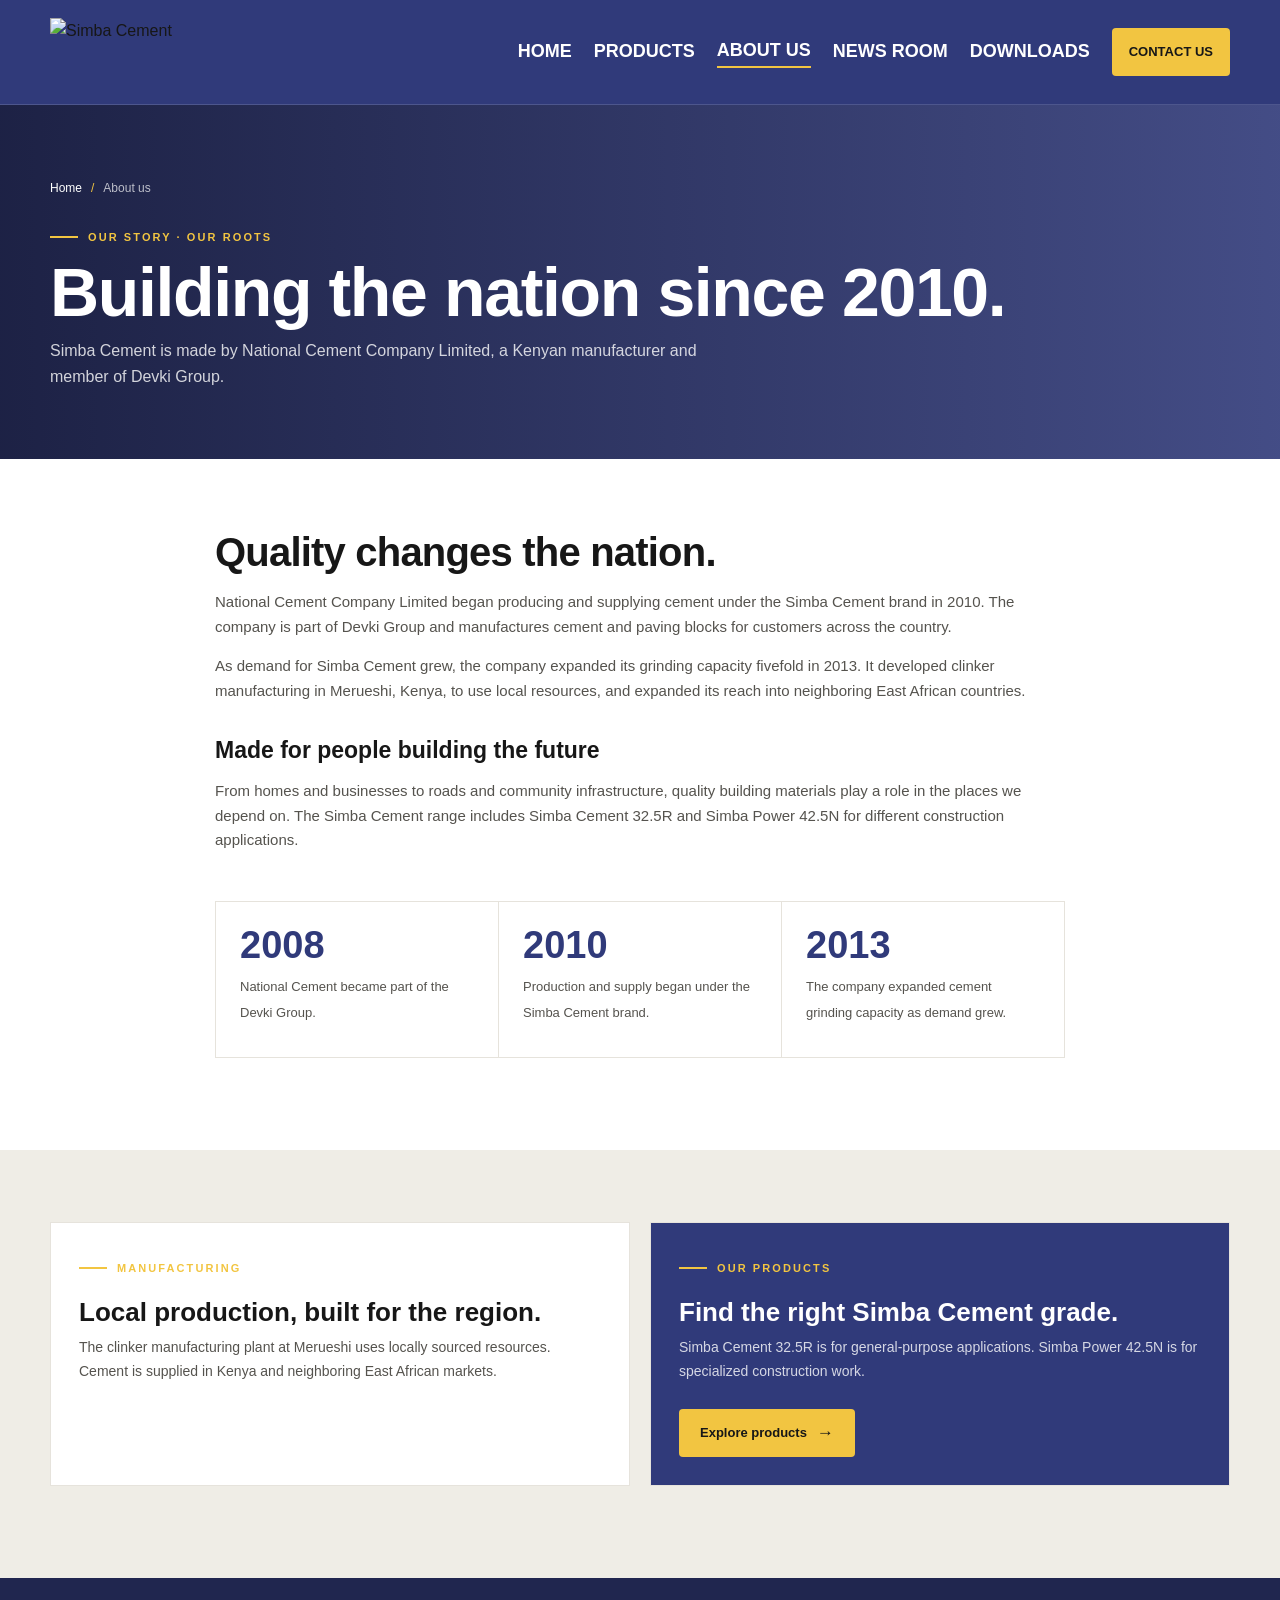
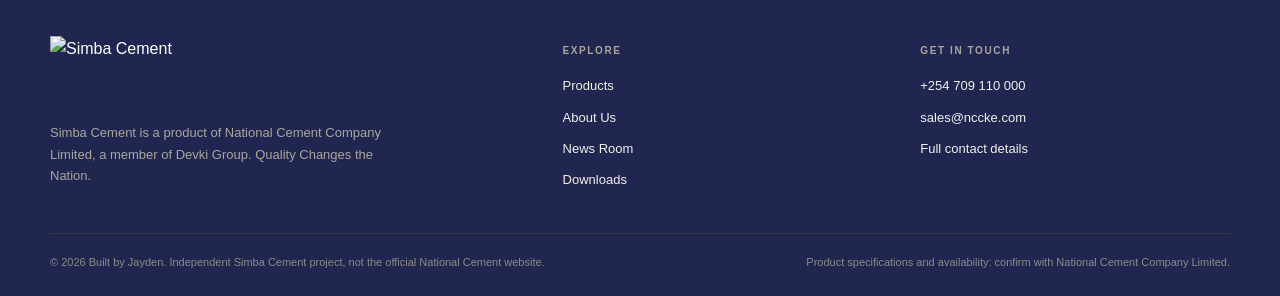
==== about.html @ 6e96de6a "Add files via upload" ====
<!doctype html>
<html lang="en">
  <head>
    <meta charset="UTF-8" />
    <meta name="viewport" content="width=device-width, initial-scale=1" />
    <meta name="theme-color" content="#303a7a" />
    <title>About National Cement | Simba Cement</title>
    <meta name="description" content="Learn about National Cement Company Limited, the Kenyan manufacturer of Simba Cement and a member of Devki Group." />
    <link rel="icon" href="assets/simba-mark.png" />
    <link rel="stylesheet" href="styles.css" />
    <script src="site.js" defer></script>
  </head>
  <body>
    <div id="siteHeader"></div>
    <main id="main">
      <section class="page-banner">
        <div class="container">
          <nav class="breadcrumbs" aria-label="Breadcrumb"><a href="index.html">Home</a><span aria-hidden="true">/</span><span>About us</span></nav>
          <span class="eyebrow">Our story · Our roots</span>
          <h1>Building the nation since 2010.</h1>
          <p>Simba Cement is made by National Cement Company Limited, a Kenyan manufacturer and member of Devki Group.</p>
        </div>
      </section>

      <section class="page-content page-content--white">
        <div class="container content-narrow prose">
          <h2>Quality changes the nation.</h2>
          <p>National Cement Company Limited began producing and supplying cement under the Simba Cement brand in 2010. The company is part of Devki Group and manufactures cement and paving blocks for customers across the country.</p>
          <p>As demand for Simba Cement grew, the company expanded its grinding capacity fivefold in 2013. It developed clinker manufacturing in Merueshi, Kenya, to use local resources, and expanded its reach into neighboring East African countries.</p>
          <h3>Made for people building the future</h3>
          <p>From homes and businesses to roads and community infrastructure, quality building materials play a role in the places we depend on. The Simba Cement range includes Simba Cement 32.5R and Simba Power 42.5N for different construction applications.</p>

          <div class="story-timeline" aria-label="National Cement milestones">
            <div class="story-milestone"><strong>2008</strong><span>National Cement became part of the Devki Group.</span></div>
            <div class="story-milestone"><strong>2010</strong><span>Production and supply began under the Simba Cement brand.</span></div>
            <div class="story-milestone"><strong>2013</strong><span>The company expanded cement grinding capacity as demand grew.</span></div>
          </div>
        </div>
      </section>

      <section class="page-content page-content--muted">
        <div class="container page-grid">
          <article class="resource-card">
            <span class="eyebrow">Manufacturing</span>
            <h2>Local production, built for the region.</h2>
            <p>The clinker manufacturing plant at Merueshi uses locally sourced resources. Cement is supplied in Kenya and neighboring East African markets.</p>
          </article>
          <article class="resource-card resource-card--blue">
            <span class="eyebrow">Our products</span>
            <h2>Find the right Simba Cement grade.</h2>
            <p>Simba Cement 32.5R is for general-purpose applications. Simba Power 42.5N is for specialized construction work.</p>
            <a class="button button-gold" href="products.html">Explore products <span class="button-arrow" aria-hidden="true">→</span></a>
          </article>
        </div>
      </section>
    </main>
    <div id="siteFooter"></div>
  </body>
</html>
---- styles.css ----
:root {
        color-scheme: light;
        --ink: #171717;
        --ink-soft: #55534e;
        --muted: #77746d;
        --paper: #f7f6f2;
        --white: #fff;
        --line: #e6e3dc;
        --gold: #f2c541;
        --gold-deep: #d8a619;
        --night: #20264f;
        --simba-blue: #303a7a;
        --font: "Segoe UI", Arial, sans-serif;
        --display: "Arial Narrow", Impact, sans-serif;
        --wrap: 1180px;
      }

      *,
      *::before,
      *::after {
        box-sizing: border-box;
      }

      html {
        scroll-behavior: smooth;
        scroll-padding-top: 88px;
      }

      body {
        margin: 0;
        color: var(--ink);
        background: var(--paper);
        font-family: var(--font);
        font-size: 16px;
        line-height: 1.65;
        -webkit-font-smoothing: antialiased;
      }

      body,
      button,
      a {
        font-family: var(--font);
      }

      img,
      svg {
        display: block;
        max-width: 100%;
      }

      a {
        color: inherit;
        text-decoration: none;
      }

      button {
        color: inherit;
      }

      button:focus-visible,
      a:focus-visible,
      summary:focus-visible {
        outline: 3px solid var(--gold-deep);
        outline-offset: 4px;
      }

      .skip-link {
        position: absolute;
        z-index: 20;
        top: 12px;
        left: 12px;
        padding: 10px 14px;
        transform: translateY(-160%);
        background: var(--white);
        color: var(--ink);
      }

      .skip-link:focus {
        transform: translateY(0);
      }

      .container {
        width: min(var(--wrap), calc(100% - 48px));
        margin-inline: auto;
      }

      .site-header {
        position: sticky;
        z-index: 10;
        top: 0;
        background: var(--simba-blue);
        border-bottom: 1px solid rgba(255, 255, 255, 0.14);
        backdrop-filter: blur(14px);
      }

      .nav-wrap {
        min-height: 104px;
        display: flex;
        align-items: center;
        justify-content: space-between;
        gap: 36px;
      }

      .brand {
        display: inline-flex;
        align-items: center;
        gap: 11px;
        flex: 0 0 auto;
      }

      .brand-logo {
        width: 220px;
        height: auto;
      }

      .primary-nav {
        display: flex;
        align-items: center;
        justify-content: flex-end;
        gap: clamp(12px, 1.8vw, 22px);
        font-family: var(--display);
        font-size: 18px;
        font-weight: 700;
        text-transform: uppercase;
      }

      .primary-nav a:not(.button) {
        transition: color 160ms ease;
      }

      .primary-nav a:not(.button):hover {
        color: var(--gold);
      }

      .primary-nav a:not(.button) {
        color: var(--white);
      }

      .primary-nav a {
        flex-shrink: 0;
        white-space: nowrap;
      }

      .primary-nav a[aria-current="page"]:not(.button) {
        border-bottom: 2px solid var(--gold);
      }

      .primary-nav .button {
        padding-inline: 16px;
      }

      .menu-toggle {
        display: none;
        width: 44px;
        height: 44px;
        padding: 0;
        border: 1px solid rgba(255, 255, 255, 0.4);
        border-radius: 8px;
        background: transparent;
        cursor: pointer;
      }

      .menu-toggle span,
      .menu-toggle::before,
      .menu-toggle::after {
        width: 18px;
        height: 2px;
        display: block;
        margin: 4px auto;
        background: var(--white);
        content: "";
        transition: transform 160ms ease, opacity 160ms ease;
      }

      .menu-toggle[aria-expanded="true"] span {
        opacity: 0;
      }

      .menu-toggle[aria-expanded="true"]::before {
        transform: translateY(6px) rotate(45deg);
      }

      .menu-toggle[aria-expanded="true"]::after {
        transform: translateY(-6px) rotate(-45deg);
      }

      .button {
        min-height: 48px;
        display: inline-flex;
        align-items: center;
        justify-content: center;
        gap: 10px;
        padding: 0 20px;
        border: 1px solid transparent;
        border-radius: 4px;
        font-size: 13px;
        font-weight: 700;
        transition: transform 180ms ease, background 180ms ease, border-color 180ms ease;
      }

      .button:hover {
        transform: translateY(-2px);
      }

      .button-dark {
        background: var(--ink);
        color: var(--white);
      }

      .button-dark:hover {
        background: #333;
      }

      .button-gold {
        background: var(--gold);
        color: var(--ink);
      }

      .button-gold:hover {
        background: #ffc933;
      }

      .button-outline {
        border-color: rgba(255, 255, 255, 0.42);
        color: var(--white);
      }

      .button-outline:hover {
        border-color: var(--gold);
        background: rgba(255, 255, 255, 0.08);
      }

      .button-arrow {
        font-size: 17px;
        line-height: 1;
      }

      .hero {
        position: relative;
        min-height: 620px;
        display: flex;
        align-items: center;
        overflow: hidden;
        background: #242321;
        color: var(--white);
      }

      .hero-image {
        position: absolute;
        inset: 0;
        width: 100%;
        height: 100%;
        object-fit: cover;
        object-position: center 54%;
      }

      .hero::after {
        position: absolute;
        inset: 0;
        background:
          linear-gradient(90deg, rgba(14, 14, 13, 0.9) 0%, rgba(14, 14, 13, 0.72) 43%, rgba(14, 14, 13, 0.16) 100%),
          linear-gradient(0deg, rgba(14, 14, 13, 0.35), transparent 55%);
        content: "";
      }

      .hero-content {
        position: relative;
        z-index: 1;
        padding-block: 100px 112px;
      }

      .eyebrow {
        display: inline-flex;
        align-items: center;
        gap: 10px;
        margin-bottom: 22px;
        color: var(--gold);
        font-size: 11px;
        font-weight: 700;
        letter-spacing: 0.19em;
        text-transform: uppercase;
      }

      .eyebrow::before {
        width: 28px;
        height: 2px;
        background: currentColor;
        content: "";
      }

      h1,
      h2,
      h3,
      p {
        margin-top: 0;
      }

      h1,
      h2,
      h3 {
        font-family: var(--display);
      }

      .hero h1 {
        max-width: 730px;
        margin-bottom: 19px;
        font-size: clamp(50px, 7.2vw, 88px);
        line-height: 0.99;
        letter-spacing: -0.075em;
        font-weight: 800;
      }

      .hero h1 em {
        color: var(--gold);
        font-style: normal;
      }

      .hero-copy {
        max-width: 500px;
        margin-bottom: 31px;
        color: rgba(255, 255, 255, 0.8);
        font-size: clamp(16px, 1.7vw, 18px);
        line-height: 1.7;
      }

      .hero-actions {
        display: flex;
        flex-wrap: wrap;
        gap: 12px;
      }

      .hero-caption {
        position: absolute;
        z-index: 1;
        right: max(24px, calc((100% - var(--wrap)) / 2));
        bottom: 32px;
        color: rgba(255, 255, 255, 0.72);
        font-size: 11px;
        letter-spacing: 0.1em;
        text-transform: uppercase;
      }

      .intro-strip {
        position: relative;
        z-index: 2;
        margin-top: -1px;
        background: var(--simba-blue);
        color: var(--white);
      }

      .intro-inner {
        min-height: 105px;
        display: grid;
        grid-template-columns: 1.2fr 1fr 1fr;
        align-items: center;
        gap: 35px;
      }

      .intro-heading {
        margin: 0;
        font-family: var(--display);
        font-size: 19px;
        line-height: 1.35;
        font-weight: 800;
        letter-spacing: -0.04em;
      }

      .intro-point {
        display: flex;
        align-items: center;
        gap: 12px;
        color: rgba(255, 255, 255, 0.8);
        font-size: 13px;
        font-weight: 600;
      }

      .intro-point strong {
        display: block;
        color: var(--white);
        font-family: var(--display);
        font-size: 14px;
      }

      .check {
        width: 30px;
        height: 30px;
        display: grid;
        place-items: center;
        flex: 0 0 auto;
        border: 1px solid rgba(255, 255, 255, 0.5);
        border-radius: 50%;
        font-size: 14px;
        font-weight: 800;
      }

      .section {
        padding-block: 100px;
      }

      .section-heading {
        max-width: 680px;
        margin-bottom: 45px;
      }

      .section-heading .eyebrow {
        margin-bottom: 14px;
      }

      .section-heading h2 {
        margin-bottom: 13px;
        font-size: clamp(36px, 5vw, 54px);
        line-height: 1.08;
        letter-spacing: -0.025em;
      }

      .section-heading p {
        max-width: 570px;
        margin-bottom: 0;
        color: var(--ink-soft);
        font-size: 16px;
      }

      .products-section {
        background: var(--paper);
      }

      .product-grid {
        display: grid;
        grid-template-columns: repeat(auto-fit, minmax(min(290px, 100%), 1fr));
        gap: 18px;
      }

      .product-card {
        position: relative;
        min-height: 340px;
        display: flex;
        flex-direction: column;
        align-items: flex-start;
        padding: 28px;
        overflow: hidden;
        border: 1px solid var(--line);
        background: var(--white);
        transition: transform 200ms ease, box-shadow 200ms ease, border-color 200ms ease;
      }

      .product-card:hover {
        transform: translateY(-5px);
        border-color: #d4c07c;
        box-shadow: 0 18px 46px rgba(32, 29, 21, 0.09);
      }

      .product-number {
        color: var(--muted);
        font-size: 11px;
        font-weight: 700;
        letter-spacing: 0.15em;
      }

      .product-image {
        width: 140px;
        height: 188px;
        display: block;
        align-self: center;
        margin-block: 16px;
        object-fit: contain;
      }

      .product-card h3 {
        margin-bottom: 7px;
        font-size: 25px;
        letter-spacing: -0.05em;
      }

      .product-card p {
        max-width: 300px;
        margin-bottom: 19px;
        color: var(--ink-soft);
        font-size: 13px;
      }

      .product-use {
        display: block;
        margin: 0 0 17px;
        color: var(--muted);
        font-size: 12px;
      }

      .product-advice {
        display: flex;
        flex-direction: column;
        justify-content: center;
        align-items: flex-start;
        background: var(--simba-blue);
        color: var(--white);
      }

      .product-advice .product-number,
      .product-advice p {
        color: rgba(255, 255, 255, 0.78);
      }

      .product-advice h3 {
        margin-top: 25px;
        color: var(--white);
      }

      .product-advice .button {
        margin-top: 12px;
      }

      .text-link {
        display: inline-flex;
        align-items: center;
        gap: 8px;
        margin-top: auto;
        color: var(--ink);
        font-size: 12px;
        font-weight: 700;
      }

      .text-link span {
        color: var(--gold-deep);
        font-size: 17px;
        transition: transform 160ms ease;
      }

      .text-link:hover span {
        transform: translateX(4px);
      }

      .product-note {
        margin: 22px 0 0;
        color: var(--muted);
        font-size: 12px;
      }

      .feature-section {
        padding-block: 0;
        background: var(--night);
        color: var(--white);
      }

      .feature-layout {
        min-height: 590px;
        display: grid;
        grid-template-columns: 1fr 1fr;
        align-items: stretch;
      }

      .feature-image-wrap {
        position: relative;
        min-height: 460px;
        overflow: hidden;
      }

      .feature-image-wrap img {
        position: absolute;
        inset: 0;
        width: 100%;
        height: 100%;
        object-fit: cover;
      }

      .feature-image-wrap::after {
        position: absolute;
        inset: 0;
        background: linear-gradient(0deg, rgba(0, 0, 0, 0.45), transparent 58%);
        content: "";
      }

      .image-label {
        position: absolute;
        z-index: 1;
        bottom: 28px;
        left: 30px;
        color: white;
        font-size: 11px;
        font-weight: 700;
        letter-spacing: 0.16em;
        text-transform: uppercase;
      }

      .feature-copy {
        display: flex;
        flex-direction: column;
        justify-content: center;
        padding: 74px clamp(35px, 7vw, 96px);
      }

      .feature-copy .eyebrow {
        color: var(--gold);
      }

      .feature-copy h2 {
        margin-bottom: 18px;
        font-size: clamp(38px, 5vw, 58px);
        line-height: 1.04;
        letter-spacing: -0.025em;
      }

      .feature-copy > p {
        max-width: 470px;
        margin-bottom: 25px;
        color: rgba(255, 255, 255, 0.7);
        font-size: 15px;
      }

      .feature-list {
        display: grid;
        gap: 13px;
        margin: 0 0 30px;
        padding: 0;
        list-style: none;
      }

      .feature-list li {
        display: flex;
        align-items: flex-start;
        gap: 12px;
        color: rgba(255, 255, 255, 0.88);
        font-size: 13px;
      }

      .feature-list li::before {
        width: 20px;
        height: 20px;
        display: grid;
        place-items: center;
        flex: 0 0 auto;
        border-radius: 50%;
        background: var(--gold);
        color: var(--ink);
        content: "✓";
        font-size: 11px;
        font-weight: 800;
      }

      .feature-copy .button {
        align-self: flex-start;
      }

      .about-section {
        background: #efede6;
      }

      .about-layout {
        display: grid;
        grid-template-columns: 0.9fr 1.1fr;
        gap: clamp(48px, 9vw, 130px);
        align-items: center;
      }

      .about-statement {
        max-width: 420px;
        margin: 0;
        font-family: var(--display);
        font-size: clamp(32px, 4.5vw, 51px);
        line-height: 1.12;
        font-weight: 700;
        letter-spacing: -0.07em;
      }

      .about-statement span {
        color: #a17a17;
      }

      .about-copy p {
        color: var(--ink-soft);
        font-size: 15px;
      }

      .about-copy p:last-of-type {
        margin-bottom: 24px;
      }

      .about-facts {
        display: grid;
        grid-template-columns: repeat(2, 1fr);
        border-top: 1px solid #d5d1c7;
      }

      .about-fact {
        padding: 18px 14px 0 0;
        color: var(--muted);
        font-size: 11px;
        font-weight: 600;
        letter-spacing: 0.08em;
        text-transform: uppercase;
      }

      .about-fact:nth-child(2) {
        padding-left: 20px;
        border-left: 1px solid #d5d1c7;
      }

      .about-fact strong {
        display: block;
        margin-bottom: 3px;
        color: var(--ink);
        font-family: var(--display);
        font-size: 17px;
        letter-spacing: -0.04em;
        text-transform: none;
      }

      .assurance-section {
        background: var(--white);
      }

      .assurance-section .section-heading {
        margin-inline: auto;
        text-align: center;
      }

      .assurance-section .section-heading .eyebrow {
        justify-content: center;
      }

      .assurance-section .section-heading p {
        margin-inline: auto;
      }

      .assurance-grid {
        display: grid;
        grid-template-columns: repeat(3, minmax(0, 1fr));
        gap: 1px;
        border: 1px solid var(--line);
        background: var(--line);
      }

      .assurance-item {
        min-height: 190px;
        padding: 27px 28px;
        background: var(--white);
      }

      .assurance-icon {
        width: 38px;
        height: 38px;
        display: grid;
        place-items: center;
        margin-bottom: 19px;
        border-radius: 50%;
        background: #fff3cb;
        color: #785700;
        font-size: 16px;
        font-weight: 700;
      }

      .assurance-item h3 {
        margin-bottom: 8px;
        font-size: 17px;
        letter-spacing: -0.04em;
      }

      .assurance-item p {
        margin: 0;
        color: var(--ink-soft);
        font-size: 13px;
      }

      .cta-section {
        padding-block: 78px;
        background: var(--simba-blue);
      }

      .cta-inner {
        display: flex;
        align-items: center;
        justify-content: space-between;
        gap: 36px;
      }

      .cta-inner .eyebrow {
        margin-bottom: 12px;
        color: var(--gold);
      }

      .cta-inner h2 {
        max-width: 650px;
        margin-bottom: 8px;
        color: var(--white);
        font-size: clamp(34px, 5vw, 54px);
        line-height: 1.05;
        letter-spacing: -0.025em;
      }

      .cta-inner p {
        margin: 0;
        color: rgba(255, 255, 255, 0.8);
        font-size: 14px;
      }

      .cta-actions {
        display: flex;
        flex: 0 0 auto;
        flex-direction: column;
        gap: 10px;
      }

      .cta-actions .button {
        min-width: 190px;
      }

      .cta-actions .button-outline {
        border-color: rgba(255, 255, 255, 0.55);
        color: var(--white);
      }

      .cta-actions .button-outline:hover {
        background: rgba(255, 255, 255, 0.1);
      }

      .footer {
        padding-block: 58px 25px;
        background: var(--night);
        color: var(--white);
      }

      .footer-grid {
        display: grid;
        grid-template-columns: 1.5fr 1fr 1fr;
        gap: 48px;
        padding-bottom: 42px;
      }

      .footer .brand {
        margin-bottom: 18px;
      }

      .footer-about {
        max-width: 350px;
        margin: 0;
        color: #aaa69b;
        font-size: 13px;
      }

      .footer h2 {
        margin: 7px 0 16px;
        color: #aaa69b;
        font-family: var(--font);
        font-size: 10px;
        letter-spacing: 0.16em;
        text-transform: uppercase;
      }

      .footer-links {
        display: grid;
        gap: 10px;
        font-size: 13px;
      }

      .footer-links a {
        width: fit-content;
        color: #f2f0e9;
      }

      .footer-links a:hover {
        color: var(--gold);
      }

      .footer-bottom {
        display: flex;
        justify-content: space-between;
        gap: 18px;
        padding-top: 19px;
        border-top: 1px solid #393835;
        color: #8e8b84;
        font-size: 11px;
      }

      .footer-bottom p {
        margin: 0;
      }

      .sr-only {
        position: absolute;
        width: 1px;
        height: 1px;
        padding: 0;
        margin: -1px;
        overflow: hidden;
        clip: rect(0, 0, 0, 0);
        white-space: nowrap;
        border: 0;
      }

      .page-banner {
        padding-block: 74px 68px;
        background:
          linear-gradient(90deg, rgba(20, 25, 62, 0.96), rgba(48, 58, 122, 0.9)),
          url("assets/hero.jpg") center 48% / cover;
        color: var(--white);
      }

      .page-banner .eyebrow {
        margin-bottom: 12px;
      }

      .page-banner h1 {
        margin-bottom: 12px;
        font-size: clamp(42px, 6vw, 68px);
        line-height: 1;
        letter-spacing: -0.02em;
      }

      .page-banner p {
        max-width: 700px;
        margin: 0;
        color: rgba(255, 255, 255, 0.8);
        font-size: 16px;
      }

      .breadcrumbs {
        display: flex;
        flex-wrap: wrap;
        gap: 9px;
        margin-bottom: 21px;
        color: rgba(255, 255, 255, 0.7);
        font-size: 12px;
      }

      .breadcrumbs a {
        color: var(--white);
      }

      .breadcrumbs span[aria-hidden="true"] {
        color: var(--gold);
      }

      .page-content {
        min-height: 44vh;
        padding-block: 72px 92px;
      }

      .page-content--white {
        background: var(--white);
      }

      .page-content--muted {
        background: #efede6;
      }

      .content-narrow {
        max-width: 850px;
        margin-inline: auto;
      }

      .content-narrow > :last-child {
        margin-bottom: 0;
      }

      .prose h2,
      .content-heading {
        margin: 0 0 16px;
        font-size: clamp(28px, 4vw, 40px);
        line-height: 1.08;
        letter-spacing: -0.02em;
      }

      .prose h3 {
        margin: 28px 0 9px;
        font-size: 23px;
      }

      .prose p,
      .prose li {
        color: var(--ink-soft);
        font-size: 15px;
      }

      .prose ul,
      .prose ol {
        display: grid;
        gap: 9px;
        padding-left: 22px;
      }

      .prose li::marker {
        color: var(--gold-deep);
      }

      .page-grid {
        display: grid;
        grid-template-columns: repeat(2, minmax(0, 1fr));
        gap: 20px;
      }

      .resource-card {
        padding: 28px;
        border: 1px solid var(--line);
        background: var(--white);
      }

      .resource-card--blue {
        background: var(--simba-blue);
        color: var(--white);
      }

      .resource-card .product-image {
        height: 215px;
        margin: 5px auto 18px;
      }

      .resource-card h2,
      .resource-card h3 {
        margin: 0 0 10px;
        font-size: 26px;
        line-height: 1.05;
      }

      .resource-card p {
        color: var(--ink-soft);
        font-size: 14px;
      }

      .resource-card--blue p {
        color: rgba(255, 255, 255, 0.8);
      }

      .resource-card .text-link,
      .resource-card .button {
        margin-top: 12px;
      }

      .tag {
        display: inline-flex;
        padding: 5px 9px;
        background: #fff3cb;
        color: #594312;
        font-size: 10px;
        font-weight: 700;
        letter-spacing: 0.1em;
        text-transform: uppercase;
      }

      .detail-layout {
        display: grid;
        grid-template-columns: minmax(250px, 0.75fr) minmax(0, 1.25fr);
        gap: clamp(35px, 7vw, 85px);
        align-items: start;
      }

      .detail-visual {
        position: sticky;
        top: 125px;
        display: grid;
        min-height: 420px;
        place-items: center;
        padding: 35px;
        border: 1px solid var(--line);
        background: var(--white);
      }

      .detail-visual img {
        width: min(250px, 90%);
        max-height: 365px;
        object-fit: contain;
      }

      .detail-copy h2 {
        margin: 0 0 14px;
        font-size: clamp(30px, 4vw, 42px);
        line-height: 1.06;
      }

      .detail-copy > p {
        color: var(--ink-soft);
      }

      .spec-list {
        display: grid;
        gap: 12px;
        margin: 26px 0;
        padding: 0;
        list-style: none;
      }

      .spec-list li {
        position: relative;
        padding: 13px 15px 13px 42px;
        background: var(--white);
        color: var(--ink-soft);
        font-size: 14px;
      }

      .spec-list li::before {
        position: absolute;
        top: 14px;
        left: 15px;
        color: #947010;
        content: "✓";
        font-weight: 800;
      }

      .notice {
        padding: 18px 20px;
        border-left: 4px solid var(--gold);
        background: #fff8df;
        color: #52451f;
        font-size: 13px;
      }

      .story-timeline {
        display: grid;
        grid-template-columns: repeat(3, minmax(0, 1fr));
        gap: 1px;
        margin-top: 48px;
        border: 1px solid var(--line);
        background: var(--line);
      }

      .story-milestone {
        min-height: 155px;
        padding: 24px;
        background: var(--white);
      }

      .story-milestone strong {
        display: block;
        margin-bottom: 9px;
        color: var(--simba-blue);
        font-family: var(--display);
        font-size: 38px;
        line-height: 1;
      }

      .story-milestone span {
        color: var(--ink-soft);
        font-size: 13px;
      }

      .contact-grid {
        display: grid;
        grid-template-columns: repeat(2, minmax(0, 1fr));
        gap: 18px;
      }

      .contact-card {
        padding: 25px;
        border: 1px solid var(--line);
        background: var(--white);
      }

      .contact-card h2,
      .contact-card h3 {
        margin: 0 0 10px;
        font-size: 23px;
      }

      .contact-card p {
        margin-bottom: 12px;
        color: var(--ink-soft);
        font-size: 14px;
      }

      .contact-card .button {
        margin-top: 8px;
      }

      .contact-list {
        display: grid;
        gap: 10px;
        margin: 0;
        padding: 0;
        list-style: none;
      }

      .contact-list a {
        color: #2e397a;
        font-weight: 700;
      }

      .contact-form {
        display: grid;
        gap: 15px;
      }

      .contact-form label {
        display: grid;
        gap: 6px;
        font-size: 13px;
        font-weight: 700;
      }

      .contact-form input,
      .contact-form select,
      .contact-form textarea {
        width: 100%;
        min-height: 46px;
        padding: 10px 12px;
        border: 1px solid #d6d3cb;
        border-radius: 3px;
        background: #fff;
        color: var(--ink);
        font: inherit;
        font-size: 14px;
      }

      .contact-form textarea {
        min-height: 135px;
        resize: vertical;
      }

      .contact-form .button {
        justify-self: start;
        cursor: pointer;
      }

      .form-note {
        margin: 0;
        color: var(--muted);
        font-size: 12px;
      }

      .site-modal {
        width: min(720px, calc(100% - 32px));
        max-width: none;
        max-height: min(88vh, 820px);
        padding: 0;
        overflow: auto;
        border: 0;
        background: transparent;
        color: var(--ink);
      }

      .site-modal::backdrop {
        background: rgba(15, 17, 34, 0.72);
        backdrop-filter: blur(3px);
      }

      .modal-panel {
        position: relative;
        padding: clamp(24px, 5vw, 42px);
        background: var(--white);
        box-shadow: 0 24px 80px rgba(0, 0, 0, 0.25);
      }

      .modal-panel h2 {
        margin: 0 48px 12px 0;
        font-size: clamp(28px, 5vw, 40px);
        line-height: 1.08;
      }

      .modal-intro,
      .modal-panel > div > p {
        color: var(--ink-soft);
        font-size: 14px;
      }

      .modal-close {
        position: absolute;
        z-index: 1;
        top: 16px;
        right: 16px;
        width: 42px;
        height: 42px;
        border: 1px solid var(--line);
        border-radius: 50%;
        background: var(--white);
        font-size: 28px;
        line-height: 1;
        cursor: pointer;
      }

      .modal-contact-form {
        margin-top: 22px;
      }

      .modal-contact-form .form-note {
        max-width: 440px;
      }

      .modal-product {
        display: grid;
        grid-template-columns: minmax(140px, 0.7fr) minmax(0, 1.3fr);
        align-items: center;
        gap: clamp(20px, 5vw, 40px);
      }

      .modal-product-image {
        width: min(220px, 100%);
        max-height: 340px;
        margin-inline: auto;
        object-fit: contain;
      }

      .modal-product .hero-actions {
        margin-top: 22px;
      }

      .news-list {
        display: grid;
        gap: 16px;
      }

      .news-item {
        display: grid;
        grid-template-columns: 76px 1fr auto;
        align-items: center;
        gap: 22px;
        padding: 24px;
        border: 1px solid var(--line);
        background: var(--white);
      }

      .news-date {
        display: grid;
        width: 64px;
        height: 64px;
        place-content: center;
        background: var(--simba-blue);
        color: var(--white);
        text-align: center;
        font-size: 10px;
        font-weight: 700;
        letter-spacing: 0.1em;
        text-transform: uppercase;
      }

      .news-date strong {
        font-family: var(--display);
        font-size: 25px;
        line-height: 1;
      }

      .news-item h2 {
        margin: 0 0 6px;
        font-size: 23px;
        line-height: 1.1;
      }

      .news-item p {
        margin: 0;
        color: var(--ink-soft);
        font-size: 13px;
      }

      .download-list {
        display: grid;
        gap: 12px;
      }

      .download-row {
        display: flex;
        align-items: center;
        justify-content: space-between;
        gap: 20px;
        padding: 19px 22px;
        border: 1px solid var(--line);
        background: var(--white);
      }

      .download-row h2,
      .download-row h3 {
        margin: 0 0 3px;
        font-size: 20px;
      }

      .download-row p {
        margin: 0;
        color: var(--muted);
        font-size: 12px;
      }

      .project-tool {
        display: grid;
        grid-template-columns: 1fr 1fr;
        gap: 25px;
        align-items: start;
        margin-top: 45px;
        padding: 28px;
        background: var(--simba-blue);
        color: var(--white);
      }

      .project-tool h2 {
        margin-bottom: 7px;
        font-size: 28px;
      }

      .project-tool p {
        margin-bottom: 0;
        color: rgba(255, 255, 255, 0.78);
        font-size: 13px;
      }

      .project-tool label {
        display: grid;
        gap: 8px;
        font-size: 13px;
        font-weight: 700;
      }

      .project-tool select {
        min-height: 46px;
        padding: 10px;
        border: 1px solid #c9cbe0;
        background: var(--white);
        font: inherit;
      }

      .project-result {
        grid-column: 1 / -1;
        min-height: 56px;
        padding: 14px 16px;
        border-left: 4px solid var(--gold);
        background: rgba(255, 255, 255, 0.11);
        color: var(--white);
        font-size: 14px;
      }

      .print-only {
        display: none;
      }

      @media (max-width: 1200px) {
        .nav-wrap {
          min-height: 82px;
          gap: 15px;
        }

        .brand-logo {
          width: 190px;
        }

        .menu-toggle {
          display: block;
          margin-left: auto;
        }

        .primary-nav {
          position: absolute;
          top: 100%;
          right: 0;
          left: 0;
          display: none;
          align-items: stretch;
          padding: 10px 24px 24px;
          border-bottom: 1px solid rgba(255, 255, 255, 0.18);
          background: var(--simba-blue);
        }

        .primary-nav.is-open {
          display: flex;
          flex-direction: column;
          gap: 0;
        }

        .primary-nav a:not(.button) {
          padding-block: 12px;
          border-bottom: 1px solid rgba(255, 255, 255, 0.16);
        }

        .primary-nav .button {
          margin-top: 14px;
        }
      }

      @media (max-width: 820px) {
        .nav-wrap {
          min-height: 72px;
          gap: 15px;
        }

        .menu-toggle {
          display: block;
          margin-left: auto;
        }

        .primary-nav {
          position: absolute;
          top: 100%;
          right: 0;
          left: 0;
          display: none;
          align-items: stretch;
          padding: 10px 24px 24px;
          border-bottom: 1px solid rgba(255, 255, 255, 0.18);
          background: var(--simba-blue);
        }

        .primary-nav.is-open {
          display: flex;
          flex-direction: column;
          gap: 0;
        }

        .primary-nav a:not(.button) {
          padding-block: 12px;
          border-bottom: 1px solid rgba(255, 255, 255, 0.16);
        }

        .primary-nav .button {
          margin-top: 14px;
        }

        .intro-inner {
          grid-template-columns: 1fr 1fr;
          padding-block: 20px;
          gap: 18px;
        }

        .intro-heading {
          grid-column: 1 / -1;
        }

        .feature-layout {
          grid-template-columns: 1fr;
        }

        .feature-image-wrap {
          min-height: 400px;
        }

        .feature-copy {
          padding: 65px 24px 72px;
        }

        .about-layout {
          grid-template-columns: 1fr;
          gap: 28px;
        }

        .about-statement {
          max-width: 650px;
        }

        .cta-inner {
          align-items: flex-start;
          flex-direction: column;
        }

        .cta-actions {
          flex-direction: row;
          flex-wrap: wrap;
        }

        .footer-grid {
          grid-template-columns: 1.2fr 1fr 1fr;
          gap: 25px;
        }

        .detail-layout {
          grid-template-columns: minmax(200px, 0.7fr) minmax(0, 1.3fr);
          gap: 30px;
        }

        .detail-visual {
          min-height: 340px;
          padding: 22px;
        }

        .detail-visual img {
          max-height: 300px;
        }
      }

      @media (max-width: 600px) {
        .container {
          width: min(var(--wrap), calc(100% - 36px));
        }

        .topline-inner {
          min-height: 38px;
          justify-content: center;
          text-align: center;
        }

        .topline-inner > a {
          display: none;
        }

        .brand-logo {
          width: 176px;
        }

        .hero {
          min-height: 590px;
        }

        .hero-image {
          object-position: 58% center;
        }

        .hero::after {
          background:
            linear-gradient(90deg, rgba(14, 14, 13, 0.83), rgba(14, 14, 13, 0.34)),
            linear-gradient(0deg, rgba(14, 14, 13, 0.55), transparent 80%);
        }

        .hero-content {
          padding-block: 80px 105px;
        }

        .hero h1 {
          font-size: clamp(48px, 14vw, 70px);
        }

        .hero-caption {
          right: 18px;
          bottom: 18px;
          left: 18px;
          font-size: 9px;
          text-align: right;
        }

        .intro-inner {
          grid-template-columns: 1fr;
          gap: 14px;
          padding-block: 22px;
        }

        .intro-heading {
          grid-column: auto;
          font-size: 18px;
        }

        .intro-point {
          font-size: 12px;
        }

        .section {
          padding-block: 72px;
        }

        .section-heading {
          margin-bottom: 30px;
        }

        .product-grid {
          grid-template-columns: 1fr;
          gap: 12px;
        }

        .product-card {
          min-height: 0;
          padding: 23px;
        }

        .product-image {
          width: 120px;
          height: 166px;
          margin-block: 16px;
        }

        .feature-image-wrap {
          min-height: 310px;
        }

        .feature-copy {
          padding: 52px 18px 58px;
        }

        .assurance-grid {
          grid-template-columns: 1fr;
        }

        .assurance-item {
          min-height: 0;
          padding: 23px;
        }

        .cta-section {
          padding-block: 62px;
        }

        .cta-actions {
          width: 100%;
          flex-direction: column;
        }

        .cta-actions .button {
          width: 100%;
        }

        .footer-grid {
          grid-template-columns: 1fr 1fr;
          gap: 32px 20px;
        }

        .footer-brand-block {
          grid-column: 1 / -1;
        }

        .footer-bottom {
          align-items: flex-start;
          flex-direction: column;
        }

        .page-banner {
          padding-block: 52px 48px;
        }

        .page-content {
          padding-block: 52px 68px;
        }

        .page-grid,
        .contact-grid,
        .story-timeline,
        .project-tool {
          grid-template-columns: 1fr;
        }

        .detail-layout {
          grid-template-columns: 1fr;
        }

        .detail-visual {
          position: static;
          min-height: 300px;
        }

        .detail-visual img {
          max-height: 260px;
        }

        .news-item {
          grid-template-columns: 56px 1fr;
          gap: 14px;
          padding: 18px;
        }

        .news-date {
          width: 52px;
          height: 56px;
        }

        .news-item .text-link {
          grid-column: 2;
        }

        .download-row {
          align-items: flex-start;
          flex-direction: column;
        }

        .project-result {
          grid-column: auto;
        }

        .modal-product {
          grid-template-columns: 1fr;
          gap: 18px;
        }

        .modal-product-image {
          max-height: 190px;
        }

        .modal-product .hero-actions {
          align-items: stretch;
          flex-direction: column;
        }
      }

      @media (prefers-reduced-motion: reduce) {
        *,
        *::before,
        *::after {
          scroll-behavior: auto !important;
          transition-duration: 0.01ms !important;
        }
      }

      @media print {
        .site-header,
        .footer,
        .skip-link,
        .no-print {
          display: none !important;
        }

        body {
          background: #fff;
        }

        .page-content {
          padding: 24px 0;
        }

        .print-only {
          display: block;
        }
      }
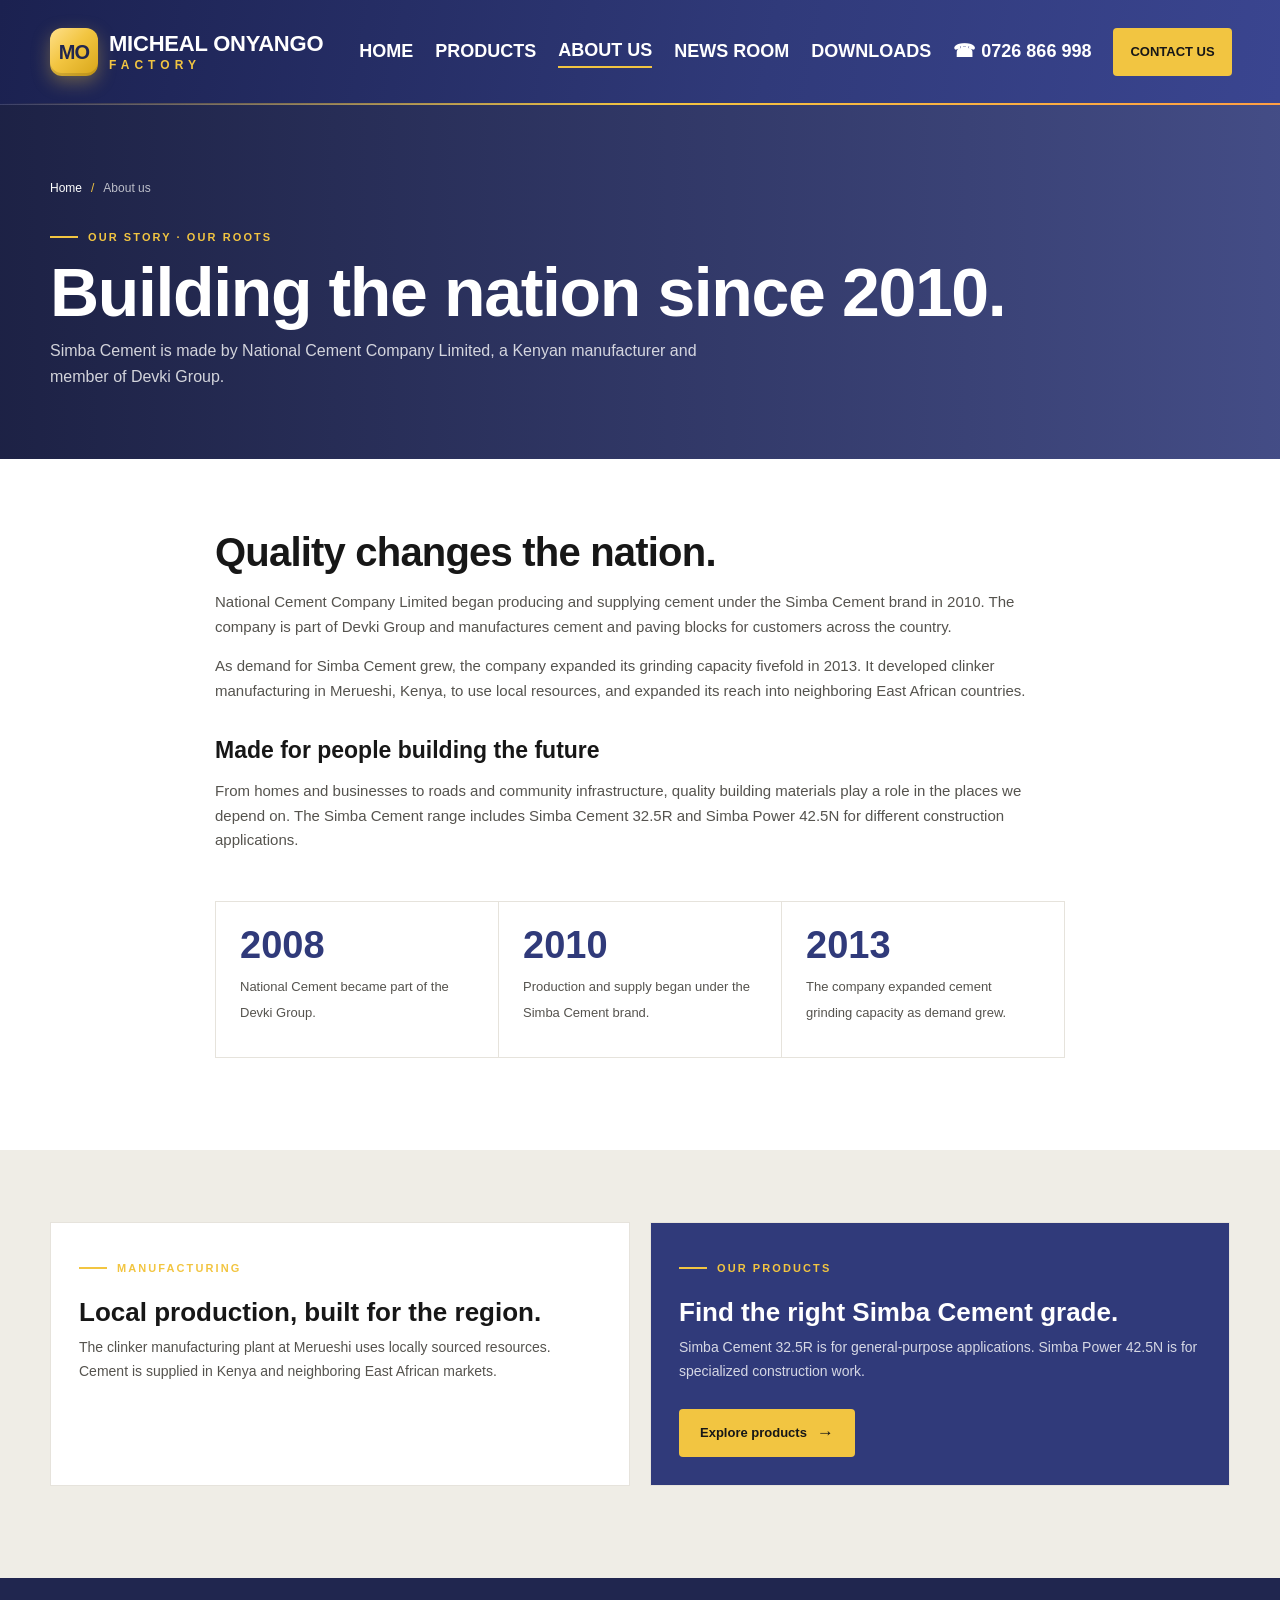
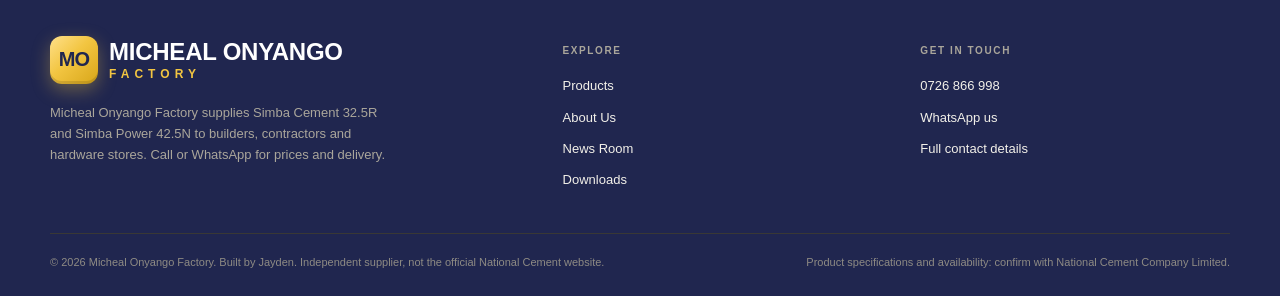
==== commit a2028f45: "Add files via upload" ====
--- a/about.html
+++ b/about.html
@@ -4,7 +4,7 @@
     <meta charset="UTF-8" />
     <meta name="viewport" content="width=device-width, initial-scale=1" />
     <meta name="theme-color" content="#303a7a" />
-    <title>About National Cement | Simba Cement</title>
+    <title>About National Cement | Micheal Onyango Factory</title>
     <meta name="description" content="Learn about National Cement Company Limited, the Kenyan manufacturer of Simba Cement and a member of Devki Group." />
     <link rel="icon" href="assets/simba-mark.png" />
     <link rel="stylesheet" href="styles.css" />
--- a/styles.css
+++ b/styles.css
@@ -1784,3 +1784,103 @@
           display: block;
         }
       }
+
+      /* Micheal Onyango Factory wordmark */
+      .brand-mark {
+        width: 48px;
+        height: 48px;
+        display: grid;
+        flex: 0 0 auto;
+        place-items: center;
+        border-radius: 12px;
+        background: linear-gradient(135deg, #ffe08a, var(--gold) 45%, var(--gold-deep));
+        box-shadow: 0 6px 18px rgba(242, 197, 65, 0.35), inset 0 -3px 0 rgba(0, 0, 0, 0.12);
+        color: var(--night);
+        font-family: var(--display);
+        font-size: 20px;
+        font-weight: 800;
+        letter-spacing: -0.04em;
+        transition: transform 300ms ease;
+      }
+
+      .brand:hover .brand-mark {
+        transform: rotate(-8deg) scale(1.06);
+      }
+
+      .brand-text {
+        display: grid;
+        line-height: 1;
+        color: var(--white);
+        font-family: var(--display);
+        text-transform: uppercase;
+      }
+
+      .brand-text strong {
+        font-size: 22px;
+        letter-spacing: -0.01em;
+      }
+
+      .brand-text small {
+        margin-top: 4px;
+        color: var(--gold);
+        font-size: 12px;
+        font-weight: 700;
+        letter-spacing: 0.42em;
+      }
+
+      .site-header {
+        background: linear-gradient(100deg, #1b2150, var(--simba-blue) 60%, #3a4590);
+      }
+
+      .site-header::after {
+        position: absolute;
+        right: 0;
+        bottom: -1px;
+        left: 0;
+        height: 2px;
+        background: linear-gradient(90deg, transparent, var(--gold), #ff9f43, var(--gold), transparent);
+        background-size: 200% 100%;
+        animation: headerLine 6s linear infinite;
+        content: "";
+      }
+
+      @keyframes headerLine {
+        to { background-position: -200% 0; }
+      }
+
+      .primary-nav .nav-phone {
+        display: inline-flex;
+        align-items: center;
+        gap: 6px;
+        color: var(--gold);
+      }
+
+      .primary-nav .nav-phone:hover {
+        color: #ffe08a;
+      }
+
+      .footer .brand-text strong {
+        font-size: 24px;
+      }
+
+      @media (max-width: 600px) {
+        .brand-mark {
+          width: 40px;
+          height: 40px;
+          font-size: 17px;
+        }
+
+        .brand-text strong {
+          font-size: 18px;
+        }
+
+        .brand-text small {
+          font-size: 10px;
+        }
+      }
+
+      @media (prefers-reduced-motion: reduce) {
+        .site-header::after {
+          animation: none;
+        }
+      }
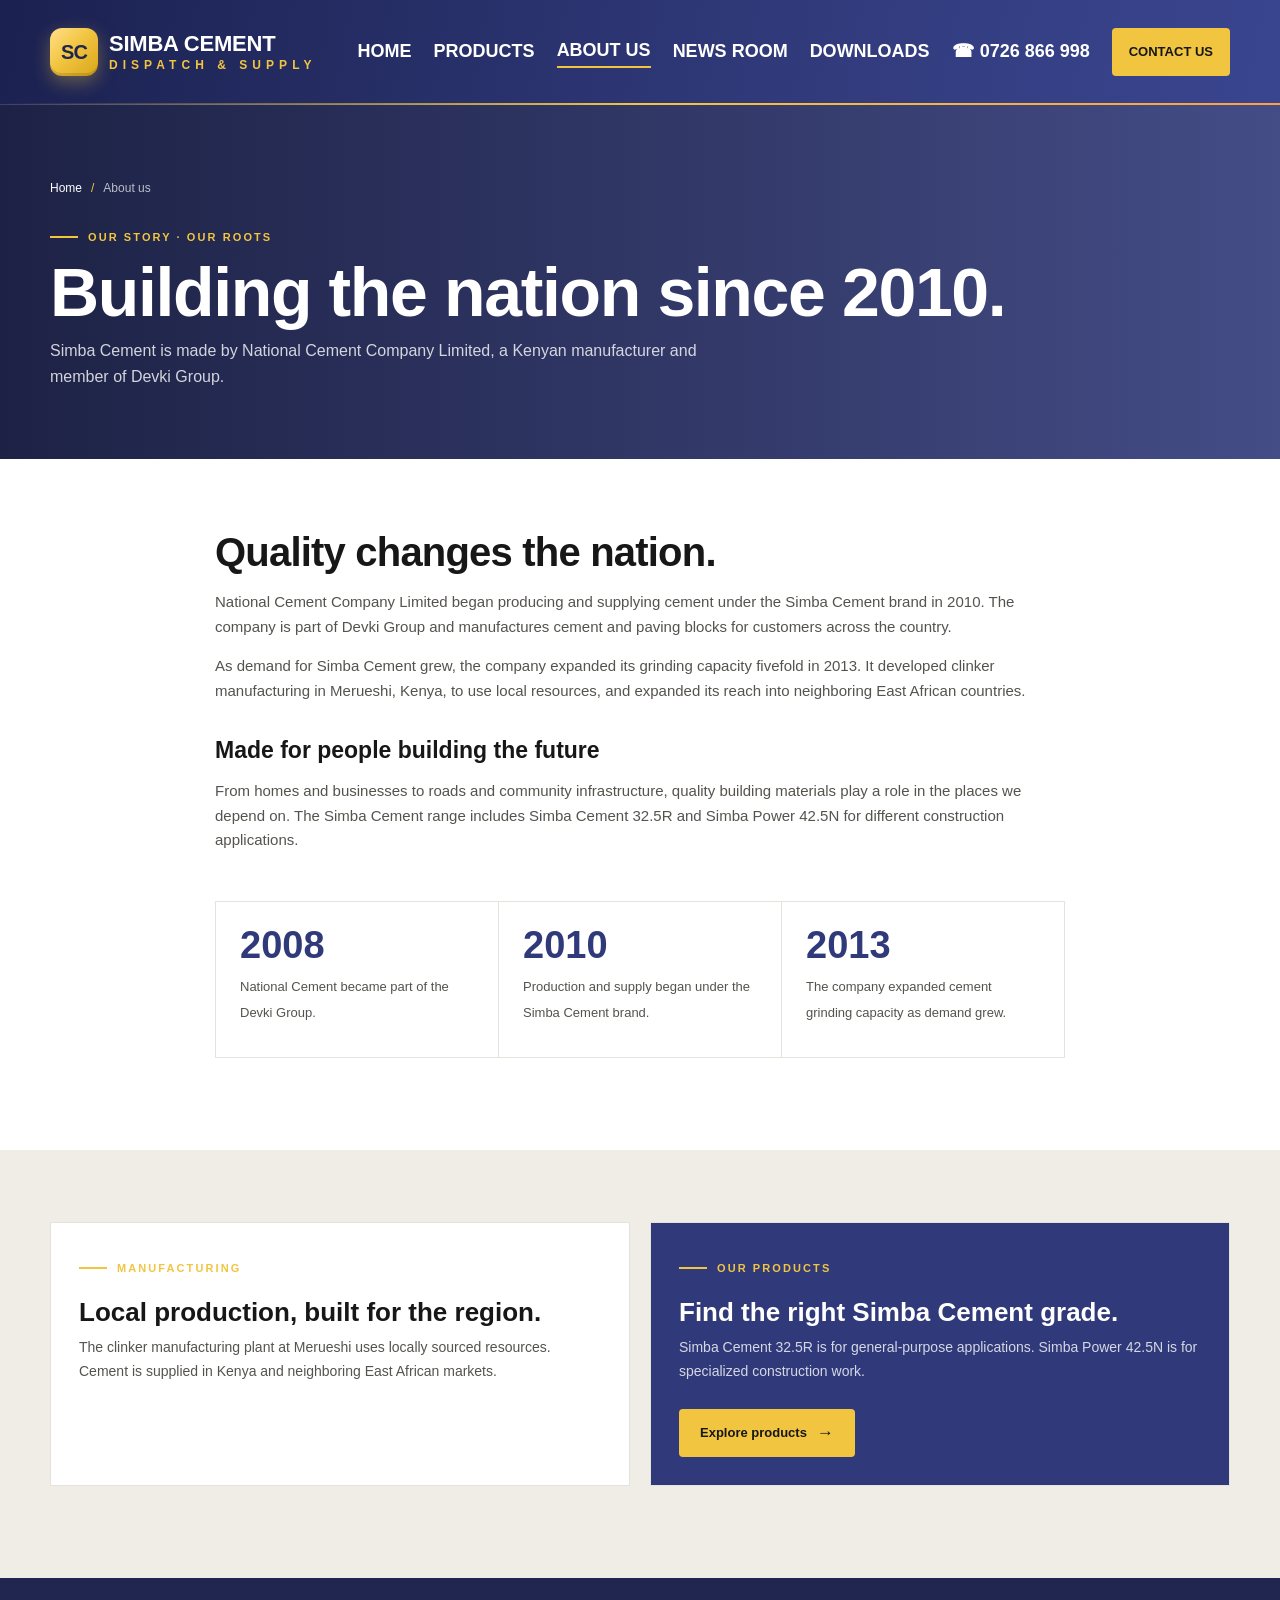
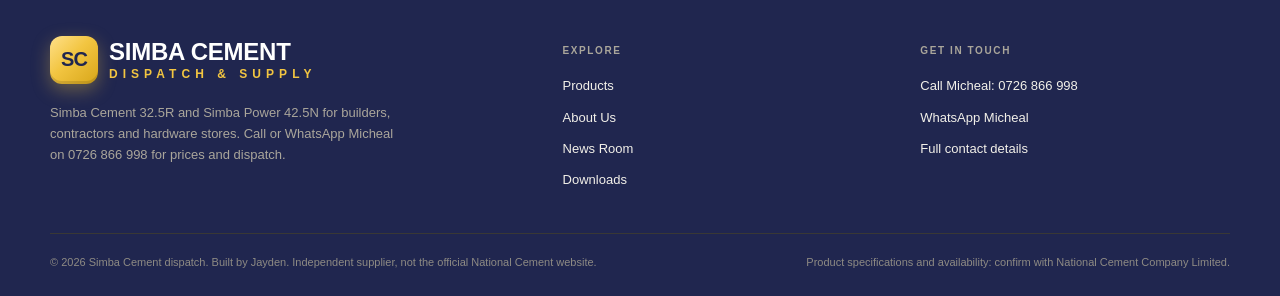
==== commit b2938ce7: "Add files via upload" ====
--- a/about.html
+++ b/about.html
@@ -4,7 +4,7 @@
     <meta charset="UTF-8" />
     <meta name="viewport" content="width=device-width, initial-scale=1" />
     <meta name="theme-color" content="#303a7a" />
-    <title>About National Cement | Micheal Onyango Factory</title>
+    <title>About National Cement | Simba Cement</title>
     <meta name="description" content="Learn about National Cement Company Limited, the Kenyan manufacturer of Simba Cement and a member of Devki Group." />
     <link rel="icon" href="assets/simba-mark.png" />
     <link rel="stylesheet" href="styles.css" />
--- a/styles.css
+++ b/styles.css
@@ -1785,7 +1785,7 @@
         }
       }
 
-      /* Micheal Onyango Factory wordmark */
+      /* Simba Cement wordmark */
       .brand-mark {
         width: 48px;
         height: 48px;
